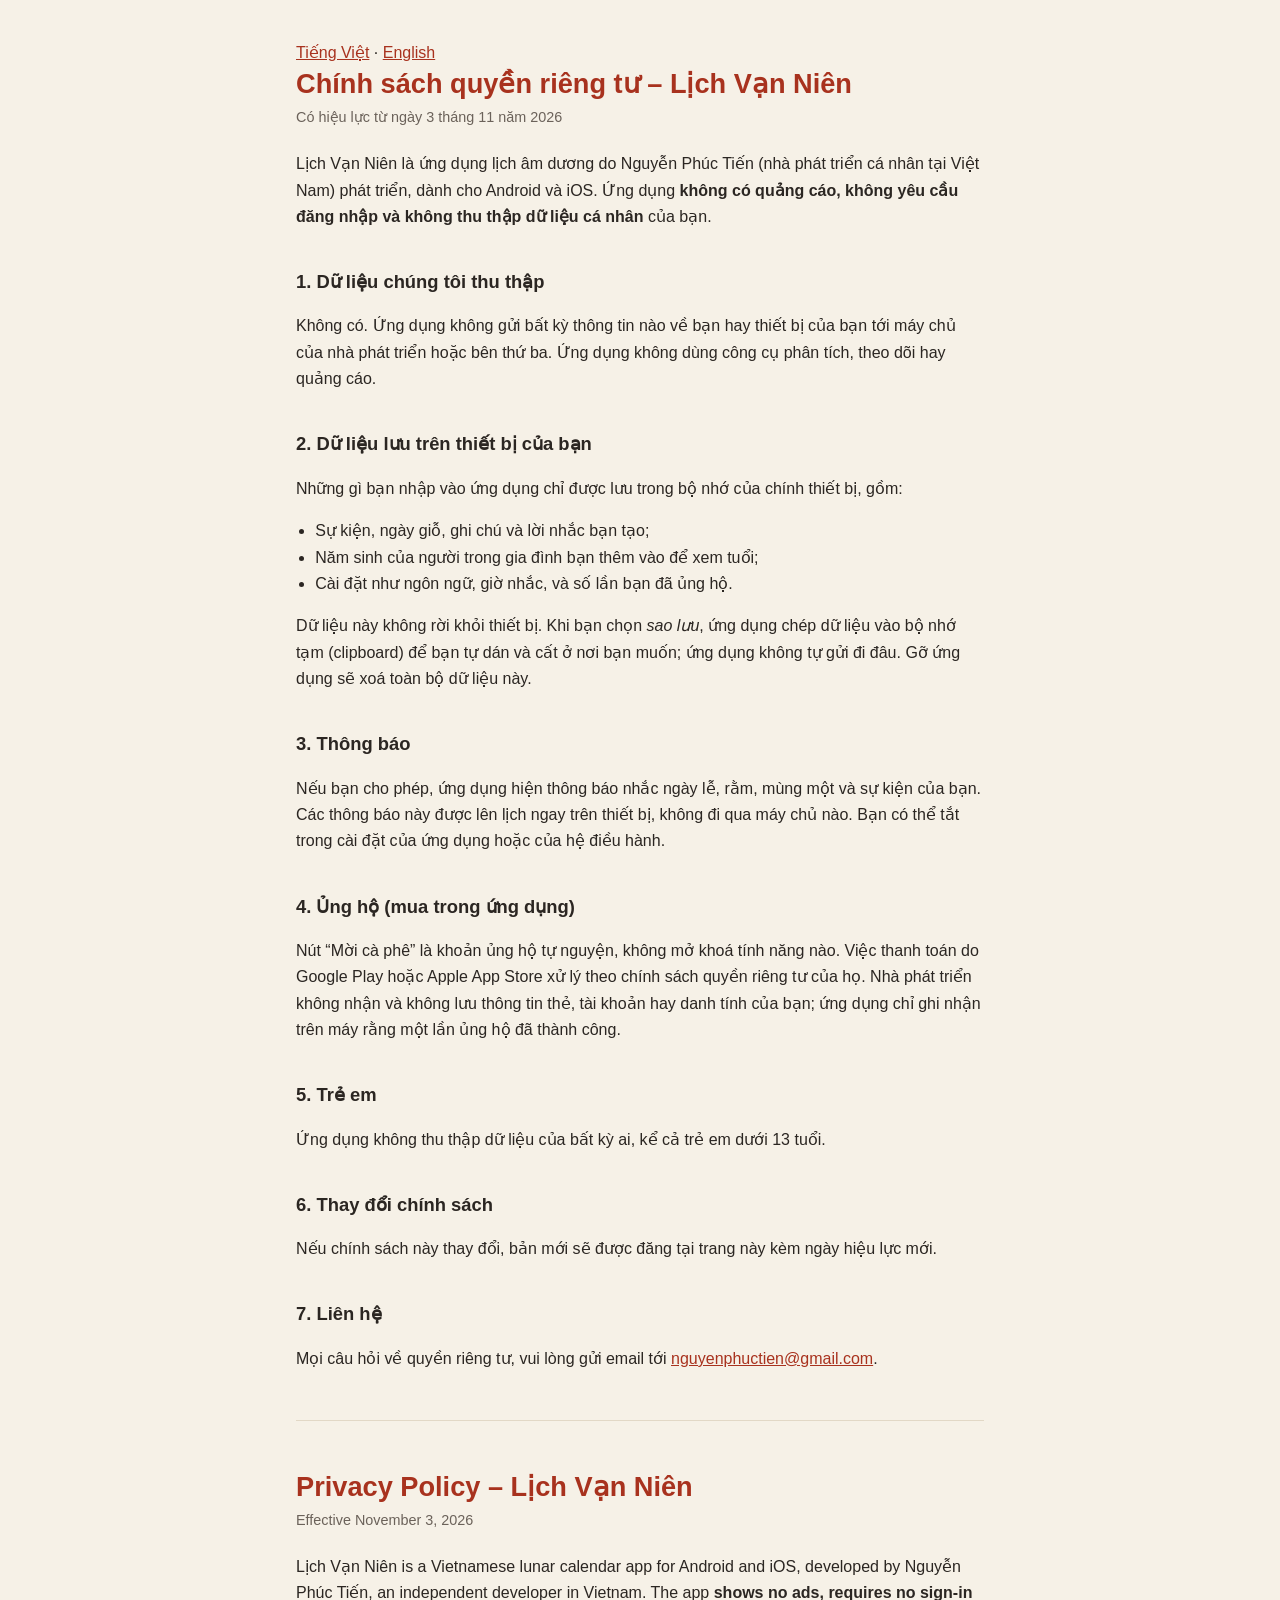
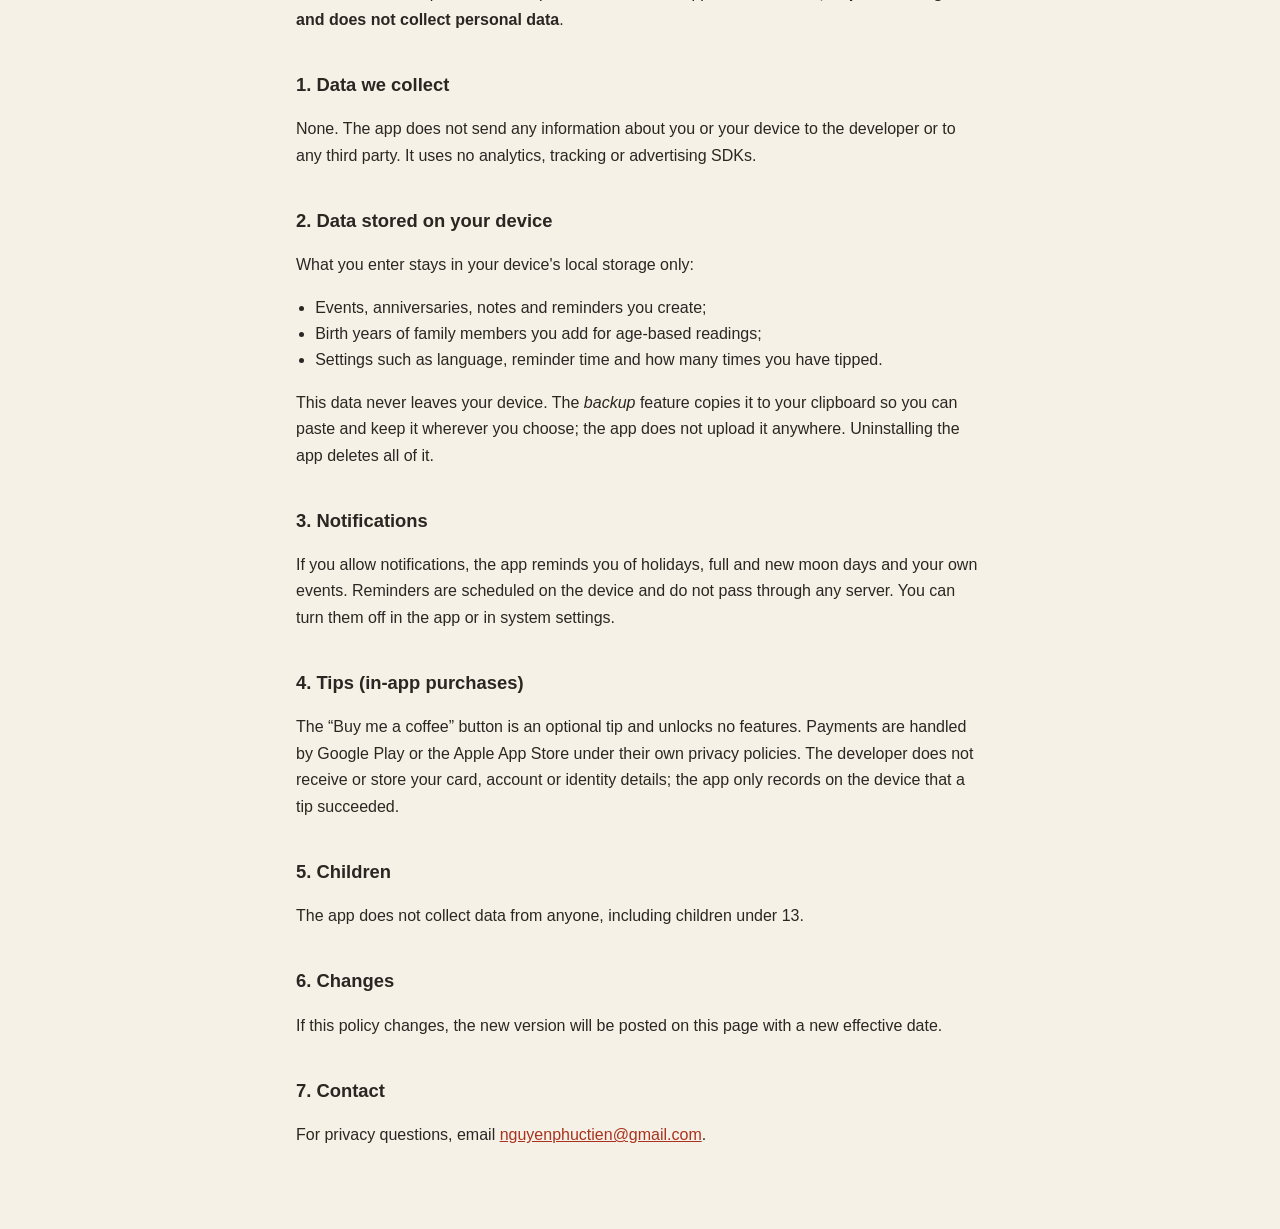
==== index.html @ 5e20e029 "Thêm trang chính sách quyền riêng tư (tiếng Việt và tiếng Anh) Co-Authored-By: Claude Opus 5.5 <nore" ====
<!doctype html>
<html lang="vi">
<head>
<meta charset="utf-8">
<meta name="viewport" content="width=device-width, initial-scale=1">
<title>Chính sách quyền riêng tư – Lịch Vạn Niên</title>
<meta name="description" content="Chính sách quyền riêng tư của ứng dụng Lịch Vạn Niên (Privacy Policy).">
<style>
  :root { --bg:#f6f1e7; --fg:#2b2622; --muted:#6b625a; --accent:#a8321e; --line:#e2d8c6; }
  @media (prefers-color-scheme: dark) { :root { --bg:#1d1a17; --fg:#ece6dc; --muted:#a79e93; --accent:#e0715c; --line:#3a342e; } }
  * { box-sizing: border-box; }
  body { margin:0; background:var(--bg); color:var(--fg); font:16px/1.65 -apple-system, "Segoe UI", Roboto, "Helvetica Neue", Arial, sans-serif; }
  main { max-width: 720px; margin: 0 auto; padding: 40px 16px 64px; }
  h1 { font-size: 1.7rem; line-height:1.3; margin: 0 0 4px; color: var(--accent); }
  h2 { font-size: 1.15rem; margin: 2em 0 .4em; }
  .meta { color: var(--muted); font-size: .9rem; margin: 0 0 1.5em; }
  nav a, a { color: var(--accent); }
  hr { border:0; border-top:1px solid var(--line); margin: 3em 0; }
  ul { padding-left: 1.2em; }
</style>
</head>
<body>
<main>
<nav><a href="#vi">Tiếng Việt</a> · <a href="#en">English</a></nav>

<section id="vi" lang="vi">
<h1>Chính sách quyền riêng tư – Lịch Vạn Niên</h1>
<p class="meta">Có hiệu lực từ ngày 3 tháng 11 năm 2026</p>

<p>Lịch Vạn Niên là ứng dụng lịch âm dương do Nguyễn Phúc Tiến (nhà phát triển cá nhân tại Việt Nam) phát triển, dành cho Android và iOS. Ứng dụng <strong>không có quảng cáo, không yêu cầu đăng nhập và không thu thập dữ liệu cá nhân</strong> của bạn.</p>

<h2>1. Dữ liệu chúng tôi thu thập</h2>
<p>Không có. Ứng dụng không gửi bất kỳ thông tin nào về bạn hay thiết bị của bạn tới máy chủ của nhà phát triển hoặc bên thứ ba. Ứng dụng không dùng công cụ phân tích, theo dõi hay quảng cáo.</p>

<h2>2. Dữ liệu lưu trên thiết bị của bạn</h2>
<p>Những gì bạn nhập vào ứng dụng chỉ được lưu trong bộ nhớ của chính thiết bị, gồm:</p>
<ul>
  <li>Sự kiện, ngày giỗ, ghi chú và lời nhắc bạn tạo;</li>
  <li>Năm sinh của người trong gia đình bạn thêm vào để xem tuổi;</li>
  <li>Cài đặt như ngôn ngữ, giờ nhắc, và số lần bạn đã ủng hộ.</li>
</ul>
<p>Dữ liệu này không rời khỏi thiết bị. Khi bạn chọn <em>sao lưu</em>, ứng dụng chép dữ liệu vào bộ nhớ tạm (clipboard) để bạn tự dán và cất ở nơi bạn muốn; ứng dụng không tự gửi đi đâu. Gỡ ứng dụng sẽ xoá toàn bộ dữ liệu này.</p>

<h2>3. Thông báo</h2>
<p>Nếu bạn cho phép, ứng dụng hiện thông báo nhắc ngày lễ, rằm, mùng một và sự kiện của bạn. Các thông báo này được lên lịch ngay trên thiết bị, không đi qua máy chủ nào. Bạn có thể tắt trong cài đặt của ứng dụng hoặc của hệ điều hành.</p>

<h2>4. Ủng hộ (mua trong ứng dụng)</h2>
<p>Nút “Mời cà phê” là khoản ủng hộ tự nguyện, không mở khoá tính năng nào. Việc thanh toán do Google Play hoặc Apple App Store xử lý theo chính sách quyền riêng tư của họ. Nhà phát triển không nhận và không lưu thông tin thẻ, tài khoản hay danh tính của bạn; ứng dụng chỉ ghi nhận trên máy rằng một lần ủng hộ đã thành công.</p>

<h2>5. Trẻ em</h2>
<p>Ứng dụng không thu thập dữ liệu của bất kỳ ai, kể cả trẻ em dưới 13 tuổi.</p>

<h2>6. Thay đổi chính sách</h2>
<p>Nếu chính sách này thay đổi, bản mới sẽ được đăng tại trang này kèm ngày hiệu lực mới.</p>

<h2>7. Liên hệ</h2>
<p>Mọi câu hỏi về quyền riêng tư, vui lòng gửi email tới <a href="mailto:nguyenphuctien@gmail.com">nguyenphuctien@gmail.com</a>.</p>
</section>

<hr>

<section id="en" lang="en">
<h1>Privacy Policy – Lịch Vạn Niên</h1>
<p class="meta">Effective November 3, 2026</p>

<p>Lịch Vạn Niên is a Vietnamese lunar calendar app for Android and iOS, developed by Nguyễn Phúc Tiến, an independent developer in Vietnam. The app <strong>shows no ads, requires no sign-in and does not collect personal data</strong>.</p>

<h2>1. Data we collect</h2>
<p>None. The app does not send any information about you or your device to the developer or to any third party. It uses no analytics, tracking or advertising SDKs.</p>

<h2>2. Data stored on your device</h2>
<p>What you enter stays in your device's local storage only:</p>
<ul>
  <li>Events, anniversaries, notes and reminders you create;</li>
  <li>Birth years of family members you add for age-based readings;</li>
  <li>Settings such as language, reminder time and how many times you have tipped.</li>
</ul>
<p>This data never leaves your device. The <em>backup</em> feature copies it to your clipboard so you can paste and keep it wherever you choose; the app does not upload it anywhere. Uninstalling the app deletes all of it.</p>

<h2>3. Notifications</h2>
<p>If you allow notifications, the app reminds you of holidays, full and new moon days and your own events. Reminders are scheduled on the device and do not pass through any server. You can turn them off in the app or in system settings.</p>

<h2>4. Tips (in-app purchases)</h2>
<p>The “Buy me a coffee” button is an optional tip and unlocks no features. Payments are handled by Google Play or the Apple App Store under their own privacy policies. The developer does not receive or store your card, account or identity details; the app only records on the device that a tip succeeded.</p>

<h2>5. Children</h2>
<p>The app does not collect data from anyone, including children under 13.</p>

<h2>6. Changes</h2>
<p>If this policy changes, the new version will be posted on this page with a new effective date.</p>

<h2>7. Contact</h2>
<p>For privacy questions, email <a href="mailto:nguyenphuctien@gmail.com">nguyenphuctien@gmail.com</a>.</p>
</section>
</main>
</body>
</html>
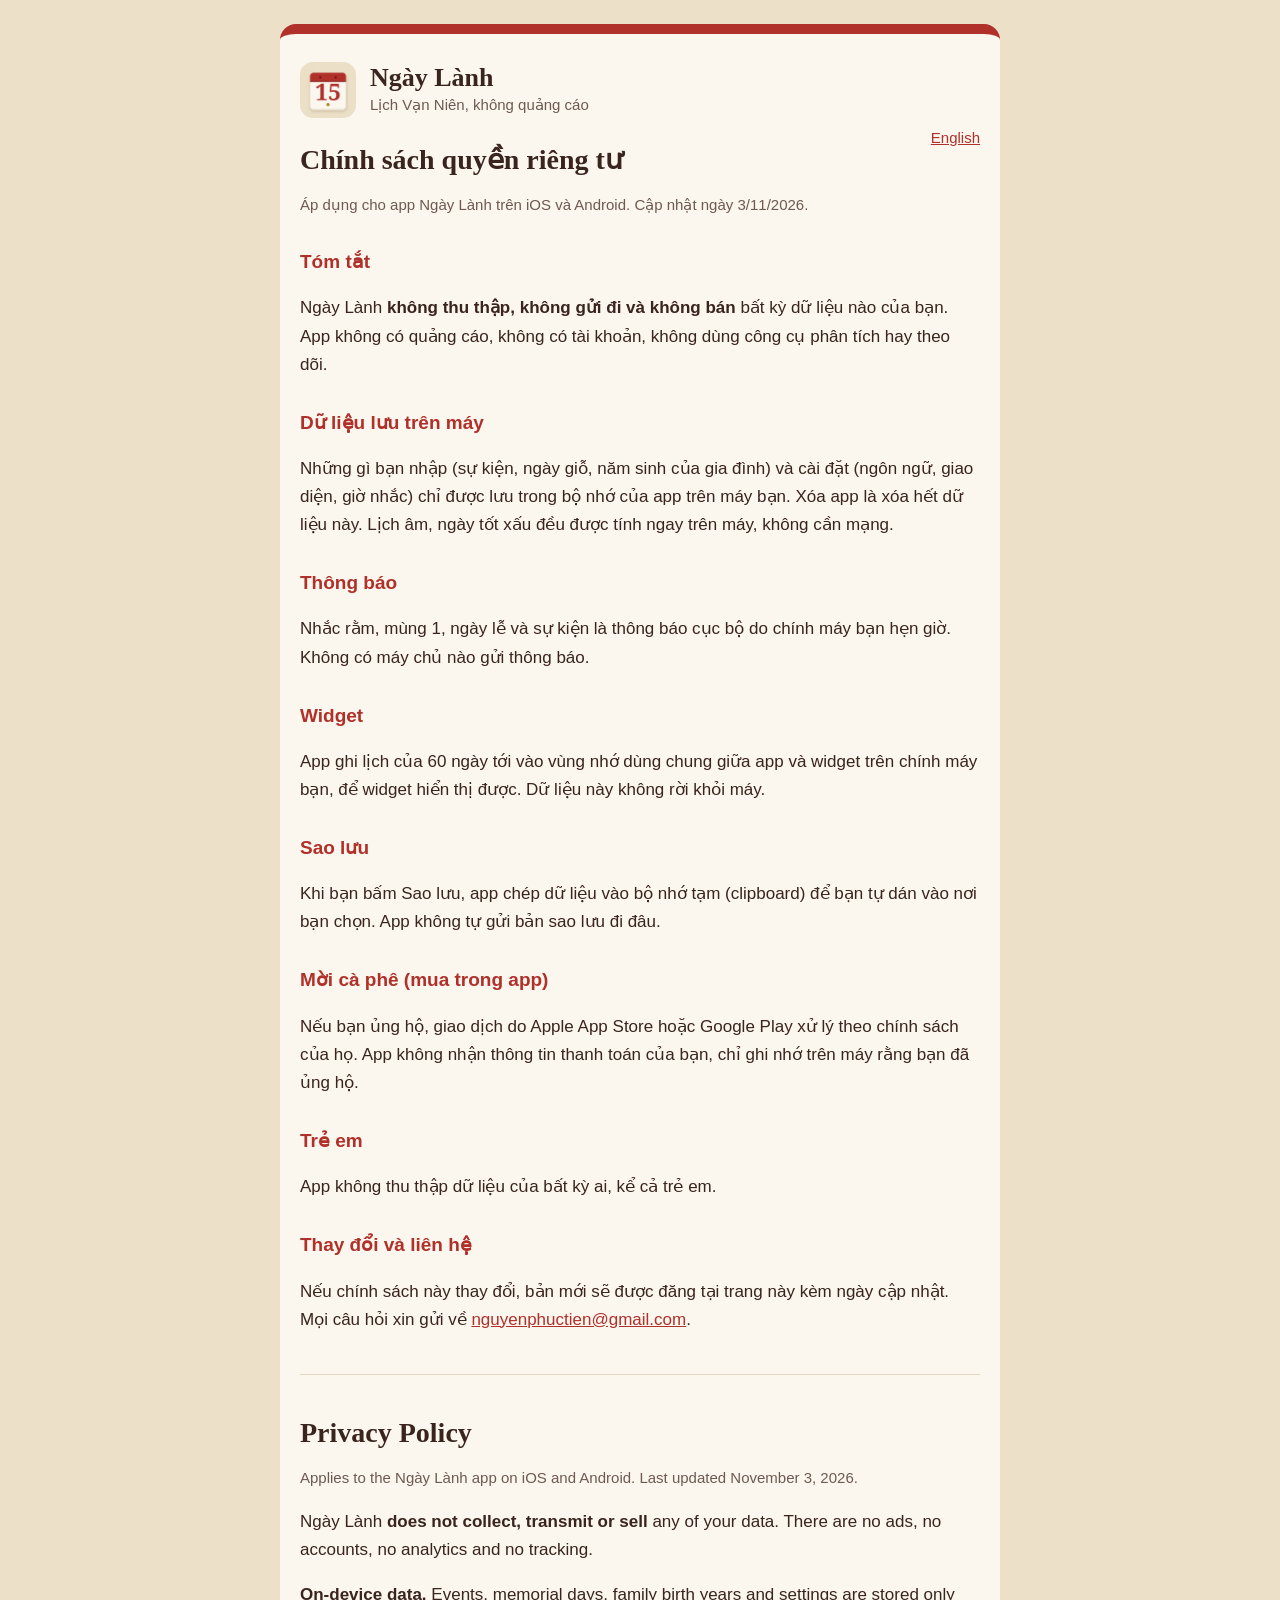
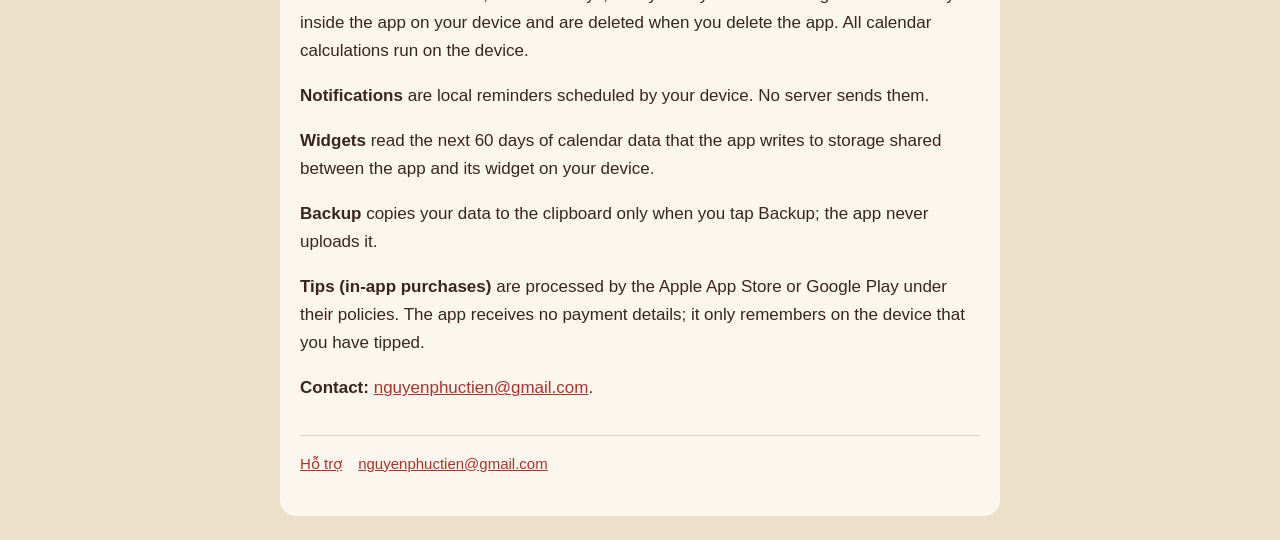
==== commit 370c8f97: "Đổi sang Ngày Lành: chính sách quyền riêng tư mới, thêm trang hỗ trợ Co-Authored-By: Claude Opus 5.5" ====
--- a/index.html
+++ b/index.html
@@ -1,97 +1,69 @@
 <!doctype html>
 <html lang="vi">
 <head>
-<meta charset="utf-8">
-<meta name="viewport" content="width=device-width, initial-scale=1">
-<title>Chính sách quyền riêng tư – Lịch Vạn Niên</title>
-<meta name="description" content="Chính sách quyền riêng tư của ứng dụng Lịch Vạn Niên (Privacy Policy).">
-<style>
-  :root { --bg:#f6f1e7; --fg:#2b2622; --muted:#6b625a; --accent:#a8321e; --line:#e2d8c6; }
-  @media (prefers-color-scheme: dark) { :root { --bg:#1d1a17; --fg:#ece6dc; --muted:#a79e93; --accent:#e0715c; --line:#3a342e; } }
-  * { box-sizing: border-box; }
-  body { margin:0; background:var(--bg); color:var(--fg); font:16px/1.65 -apple-system, "Segoe UI", Roboto, "Helvetica Neue", Arial, sans-serif; }
-  main { max-width: 720px; margin: 0 auto; padding: 40px 16px 64px; }
-  h1 { font-size: 1.7rem; line-height:1.3; margin: 0 0 4px; color: var(--accent); }
-  h2 { font-size: 1.15rem; margin: 2em 0 .4em; }
-  .meta { color: var(--muted); font-size: .9rem; margin: 0 0 1.5em; }
-  nav a, a { color: var(--accent); }
-  hr { border:0; border-top:1px solid var(--line); margin: 3em 0; }
-  ul { padding-left: 1.2em; }
-</style>
+  <meta charset="utf-8">
+  <meta name="viewport" content="width=device-width, initial-scale=1">
+  <title>Chính sách quyền riêng tư · Ngày Lành</title>
+  <link rel="icon" href="icon.png">
+  <link rel="stylesheet" href="style.css">
 </head>
 <body>
 <main>
-<nav><a href="#vi">Tiếng Việt</a> · <a href="#en">English</a></nav>
+  <header>
+    <img src="icon.png" alt="">
+    <div><div class="name">Ngày Lành</div><div class="tag">Lịch Vạn Niên, không quảng cáo</div></div>
+  </header>
+  <a class="lang" href="#en">English</a>
 
-<section id="vi" lang="vi">
-<h1>Chính sách quyền riêng tư – Lịch Vạn Niên</h1>
-<p class="meta">Có hiệu lực từ ngày 3 tháng 11 năm 2026</p>
+  <h1>Chính sách quyền riêng tư</h1>
+  <p class="muted">Áp dụng cho app Ngày Lành trên iOS và Android. Cập nhật ngày 3/11/2026.</p>
 
-<p>Lịch Vạn Niên là ứng dụng lịch âm dương do Nguyễn Phúc Tiến (nhà phát triển cá nhân tại Việt Nam) phát triển, dành cho Android và iOS. Ứng dụng <strong>không có quảng cáo, không yêu cầu đăng nhập và không thu thập dữ liệu cá nhân</strong> của bạn.</p>
+  <h2>Tóm tắt</h2>
+  <p>Ngày Lành <strong>không thu thập, không gửi đi và không bán</strong> bất kỳ dữ liệu nào của bạn.
+    App không có quảng cáo, không có tài khoản, không dùng công cụ phân tích hay theo dõi.</p>
 
-<h2>1. Dữ liệu chúng tôi thu thập</h2>
-<p>Không có. Ứng dụng không gửi bất kỳ thông tin nào về bạn hay thiết bị của bạn tới máy chủ của nhà phát triển hoặc bên thứ ba. Ứng dụng không dùng công cụ phân tích, theo dõi hay quảng cáo.</p>
+  <h2>Dữ liệu lưu trên máy</h2>
+  <p>Những gì bạn nhập (sự kiện, ngày giỗ, năm sinh của gia đình) và cài đặt (ngôn ngữ, giao diện, giờ nhắc)
+    chỉ được lưu trong bộ nhớ của app trên máy bạn. Xóa app là xóa hết dữ liệu này.
+    Lịch âm, ngày tốt xấu đều được tính ngay trên máy, không cần mạng.</p>
 
-<h2>2. Dữ liệu lưu trên thiết bị của bạn</h2>
-<p>Những gì bạn nhập vào ứng dụng chỉ được lưu trong bộ nhớ của chính thiết bị, gồm:</p>
-<ul>
-  <li>Sự kiện, ngày giỗ, ghi chú và lời nhắc bạn tạo;</li>
-  <li>Năm sinh của người trong gia đình bạn thêm vào để xem tuổi;</li>
-  <li>Cài đặt như ngôn ngữ, giờ nhắc, và số lần bạn đã ủng hộ.</li>
-</ul>
-<p>Dữ liệu này không rời khỏi thiết bị. Khi bạn chọn <em>sao lưu</em>, ứng dụng chép dữ liệu vào bộ nhớ tạm (clipboard) để bạn tự dán và cất ở nơi bạn muốn; ứng dụng không tự gửi đi đâu. Gỡ ứng dụng sẽ xoá toàn bộ dữ liệu này.</p>
+  <h2>Thông báo</h2>
+  <p>Nhắc rằm, mùng 1, ngày lễ và sự kiện là thông báo cục bộ do chính máy bạn hẹn giờ. Không có máy chủ nào gửi thông báo.</p>
 
-<h2>3. Thông báo</h2>
-<p>Nếu bạn cho phép, ứng dụng hiện thông báo nhắc ngày lễ, rằm, mùng một và sự kiện của bạn. Các thông báo này được lên lịch ngay trên thiết bị, không đi qua máy chủ nào. Bạn có thể tắt trong cài đặt của ứng dụng hoặc của hệ điều hành.</p>
+  <h2>Widget</h2>
+  <p>App ghi lịch của 60 ngày tới vào vùng nhớ dùng chung giữa app và widget trên chính máy bạn, để widget hiển thị được. Dữ liệu này không rời khỏi máy.</p>
 
-<h2>4. Ủng hộ (mua trong ứng dụng)</h2>
-<p>Nút “Mời cà phê” là khoản ủng hộ tự nguyện, không mở khoá tính năng nào. Việc thanh toán do Google Play hoặc Apple App Store xử lý theo chính sách quyền riêng tư của họ. Nhà phát triển không nhận và không lưu thông tin thẻ, tài khoản hay danh tính của bạn; ứng dụng chỉ ghi nhận trên máy rằng một lần ủng hộ đã thành công.</p>
+  <h2>Sao lưu</h2>
+  <p>Khi bạn bấm Sao lưu, app chép dữ liệu vào bộ nhớ tạm (clipboard) để bạn tự dán vào nơi bạn chọn. App không tự gửi bản sao lưu đi đâu.</p>
 
-<h2>5. Trẻ em</h2>
-<p>Ứng dụng không thu thập dữ liệu của bất kỳ ai, kể cả trẻ em dưới 13 tuổi.</p>
+  <h2>Mời cà phê (mua trong app)</h2>
+  <p>Nếu bạn ủng hộ, giao dịch do Apple App Store hoặc Google Play xử lý theo chính sách của họ.
+    App không nhận thông tin thanh toán của bạn, chỉ ghi nhớ trên máy rằng bạn đã ủng hộ.</p>
 
-<h2>6. Thay đổi chính sách</h2>
-<p>Nếu chính sách này thay đổi, bản mới sẽ được đăng tại trang này kèm ngày hiệu lực mới.</p>
+  <h2>Trẻ em</h2>
+  <p>App không thu thập dữ liệu của bất kỳ ai, kể cả trẻ em.</p>
 
-<h2>7. Liên hệ</h2>
-<p>Mọi câu hỏi về quyền riêng tư, vui lòng gửi email tới <a href="mailto:nguyenphuctien@gmail.com">nguyenphuctien@gmail.com</a>.</p>
-</section>
+  <h2>Thay đổi và liên hệ</h2>
+  <p>Nếu chính sách này thay đổi, bản mới sẽ được đăng tại trang này kèm ngày cập nhật.
+    Mọi câu hỏi xin gửi về <a href="mailto:nguyenphuctien@gmail.com">nguyenphuctien@gmail.com</a>.</p>
 
-<hr>
+  <hr id="en" style="margin:40px 0;border:0;border-top:1px solid var(--line)">
 
-<section id="en" lang="en">
-<h1>Privacy Policy – Lịch Vạn Niên</h1>
-<p class="meta">Effective November 3, 2026</p>
+  <h1>Privacy Policy</h1>
+  <p class="muted">Applies to the Ngày Lành app on iOS and Android. Last updated November 3, 2026.</p>
+  <p>Ngày Lành <strong>does not collect, transmit or sell</strong> any of your data. There are no ads, no accounts,
+    no analytics and no tracking.</p>
+  <p><strong>On-device data.</strong> Events, memorial days, family birth years and settings are stored only inside the
+    app on your device and are deleted when you delete the app. All calendar calculations run on the device.</p>
+  <p><strong>Notifications</strong> are local reminders scheduled by your device. No server sends them.</p>
+  <p><strong>Widgets</strong> read the next 60 days of calendar data that the app writes to storage shared between the
+    app and its widget on your device.</p>
+  <p><strong>Backup</strong> copies your data to the clipboard only when you tap Backup; the app never uploads it.</p>
+  <p><strong>Tips (in-app purchases)</strong> are processed by the Apple App Store or Google Play under their policies.
+    The app receives no payment details; it only remembers on the device that you have tipped.</p>
+  <p><strong>Contact:</strong> <a href="mailto:nguyenphuctien@gmail.com">nguyenphuctien@gmail.com</a>.</p>
 
-<p>Lịch Vạn Niên is a Vietnamese lunar calendar app for Android and iOS, developed by Nguyễn Phúc Tiến, an independent developer in Vietnam. The app <strong>shows no ads, requires no sign-in and does not collect personal data</strong>.</p>
-
-<h2>1. Data we collect</h2>
-<p>None. The app does not send any information about you or your device to the developer or to any third party. It uses no analytics, tracking or advertising SDKs.</p>
-
-<h2>2. Data stored on your device</h2>
-<p>What you enter stays in your device's local storage only:</p>
-<ul>
-  <li>Events, anniversaries, notes and reminders you create;</li>
-  <li>Birth years of family members you add for age-based readings;</li>
-  <li>Settings such as language, reminder time and how many times you have tipped.</li>
-</ul>
-<p>This data never leaves your device. The <em>backup</em> feature copies it to your clipboard so you can paste and keep it wherever you choose; the app does not upload it anywhere. Uninstalling the app deletes all of it.</p>
-
-<h2>3. Notifications</h2>
-<p>If you allow notifications, the app reminds you of holidays, full and new moon days and your own events. Reminders are scheduled on the device and do not pass through any server. You can turn them off in the app or in system settings.</p>
-
-<h2>4. Tips (in-app purchases)</h2>
-<p>The “Buy me a coffee” button is an optional tip and unlocks no features. Payments are handled by Google Play or the Apple App Store under their own privacy policies. The developer does not receive or store your card, account or identity details; the app only records on the device that a tip succeeded.</p>
-
-<h2>5. Children</h2>
-<p>The app does not collect data from anyone, including children under 13.</p>
-
-<h2>6. Changes</h2>
-<p>If this policy changes, the new version will be posted on this page with a new effective date.</p>
-
-<h2>7. Contact</h2>
-<p>For privacy questions, email <a href="mailto:nguyenphuctien@gmail.com">nguyenphuctien@gmail.com</a>.</p>
-</section>
+  <nav><a href="ho-tro/">Hỗ trợ</a><a href="mailto:nguyenphuctien@gmail.com">nguyenphuctien@gmail.com</a></nav>
 </main>
 </body>
 </html>
--- a/style.css
+++ b/style.css
@@ -0,0 +1,47 @@
+:root {
+  --paper: #fbf7ef;
+  --bg: #ece0c8;
+  --ink: #3a241e;
+  --muted: #6e5a50;
+  --son: #b0302a;
+  --line: #e2d6c0;
+}
+@media (prefers-color-scheme: dark) {
+  :root {
+    --paper: #241c18;
+    --bg: #1a1411;
+    --ink: #f1e8da;
+    --muted: #c2b3a3;
+    --son: #e0675e;
+    --line: #3a2f29;
+  }
+}
+* { box-sizing: border-box; }
+body {
+  margin: 0;
+  background: var(--bg);
+  color: var(--ink);
+  font: 17px/1.65 "Be Vietnam Pro", -apple-system, "Segoe UI", Roboto, sans-serif;
+}
+main {
+  max-width: 720px;
+  margin: 24px auto;
+  padding: 28px 20px 40px;
+  background: var(--paper);
+  border-radius: 16px;
+  border-top: 10px solid var(--son);
+}
+header { display: flex; align-items: center; gap: 14px; margin-bottom: 8px; }
+header img { width: 56px; height: 56px; border-radius: 13px; }
+header .name { font: 700 26px/1.2 "Noto Serif", Georgia, serif; }
+header .tag { color: var(--muted); font-size: 15px; }
+h1 { font: 700 28px/1.3 "Noto Serif", Georgia, serif; margin: 24px 0 4px; }
+h2 { font-size: 19px; margin: 28px 0 6px; color: var(--son); }
+a { color: var(--son); }
+.muted { color: var(--muted); font-size: 15px; }
+nav { margin-top: 32px; padding-top: 16px; border-top: 1px solid var(--line); font-size: 15px; }
+nav a { margin-right: 16px; }
+.lang { float: right; font-size: 15px; }
+details { border-bottom: 1px solid var(--line); padding: 10px 0; }
+summary { cursor: pointer; font-weight: 600; }
+@media (max-width: 760px) { main { margin: 0; border-radius: 0; } }
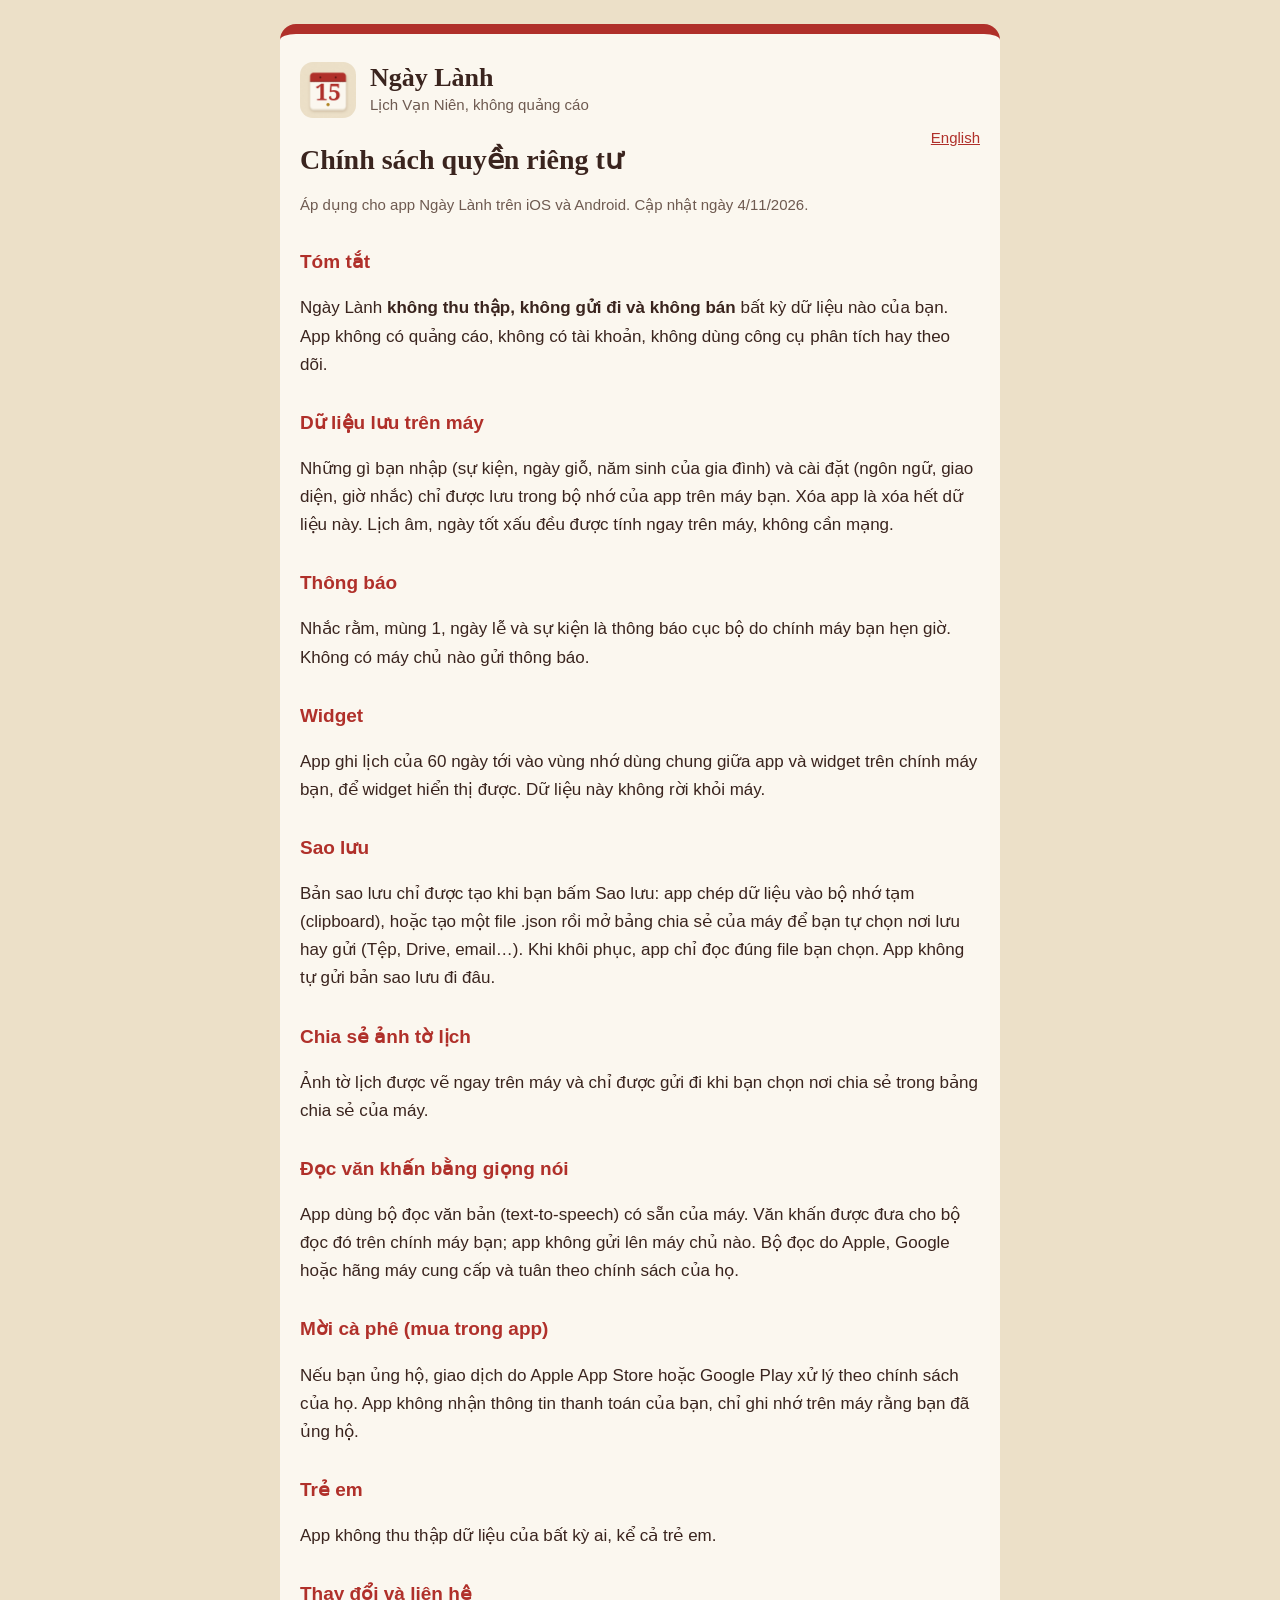
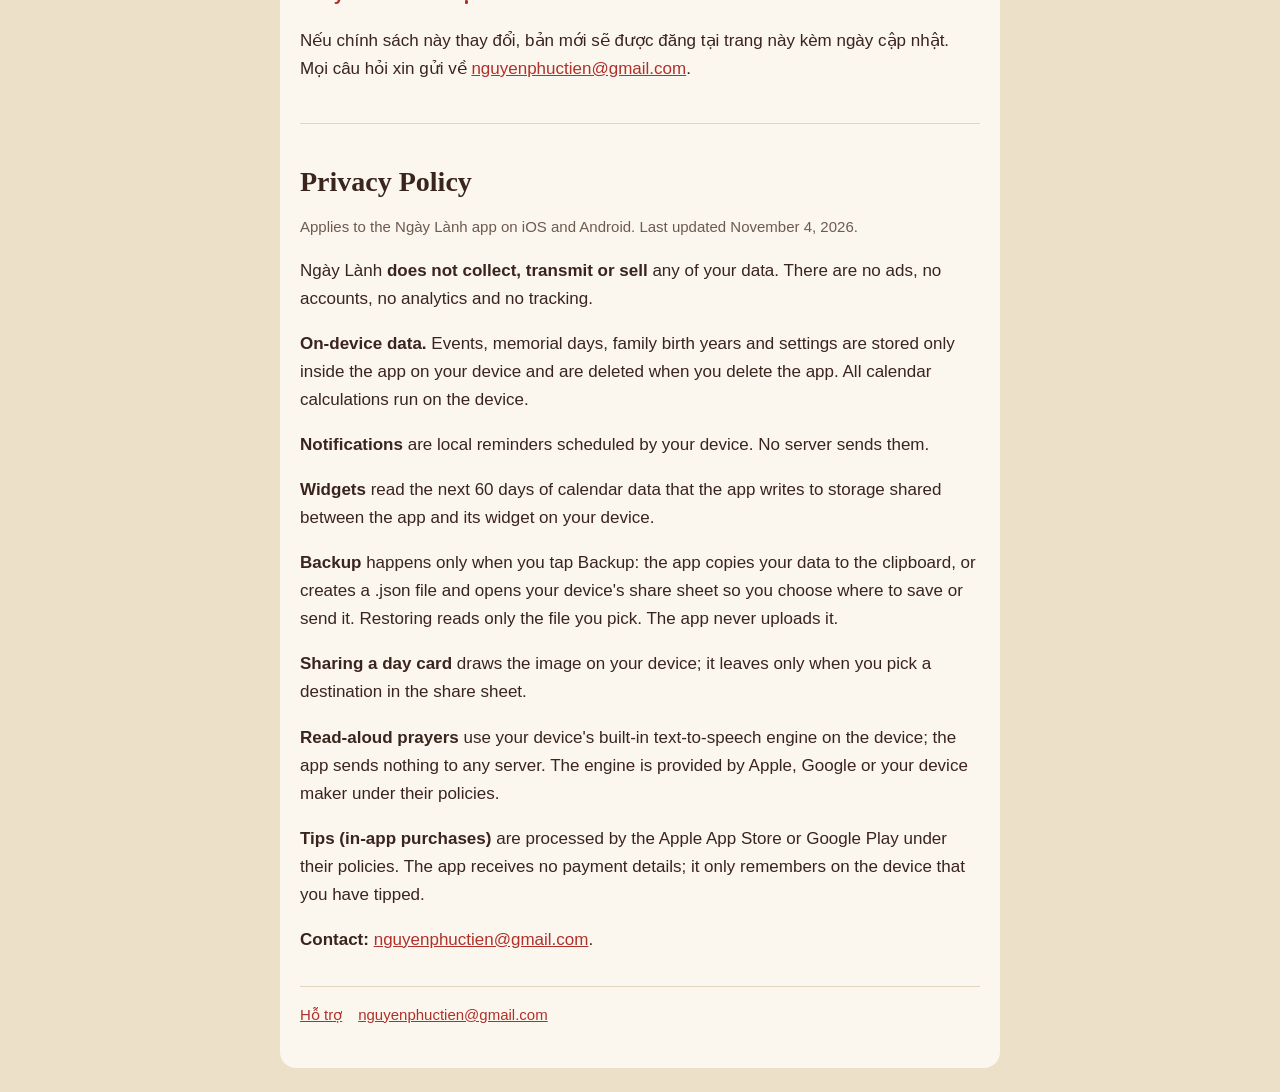
==== commit cc295a34: "Cập nhật chính sách quyền riêng tư (4/11/2026): sao lưu ra file, chia sẻ ảnh, đọc văn khấn Chép từ d" ====
--- a/index.html
+++ b/index.html
@@ -16,7 +16,7 @@
   <a class="lang" href="#en">English</a>
 
   <h1>Chính sách quyền riêng tư</h1>
-  <p class="muted">Áp dụng cho app Ngày Lành trên iOS và Android. Cập nhật ngày 3/11/2026.</p>
+  <p class="muted">Áp dụng cho app Ngày Lành trên iOS và Android. Cập nhật ngày 4/11/2026.</p>
 
   <h2>Tóm tắt</h2>
   <p>Ngày Lành <strong>không thu thập, không gửi đi và không bán</strong> bất kỳ dữ liệu nào của bạn.
@@ -34,7 +34,13 @@
   <p>App ghi lịch của 60 ngày tới vào vùng nhớ dùng chung giữa app và widget trên chính máy bạn, để widget hiển thị được. Dữ liệu này không rời khỏi máy.</p>
 
   <h2>Sao lưu</h2>
-  <p>Khi bạn bấm Sao lưu, app chép dữ liệu vào bộ nhớ tạm (clipboard) để bạn tự dán vào nơi bạn chọn. App không tự gửi bản sao lưu đi đâu.</p>
+  <p>Bản sao lưu chỉ được tạo khi bạn bấm Sao lưu: app chép dữ liệu vào bộ nhớ tạm (clipboard), hoặc tạo một file .json rồi mở bảng chia sẻ của máy để bạn tự chọn nơi lưu hay gửi (Tệp, Drive, email…). Khi khôi phục, app chỉ đọc đúng file bạn chọn. App không tự gửi bản sao lưu đi đâu.</p>
+
+  <h2>Chia sẻ ảnh tờ lịch</h2>
+  <p>Ảnh tờ lịch được vẽ ngay trên máy và chỉ được gửi đi khi bạn chọn nơi chia sẻ trong bảng chia sẻ của máy.</p>
+
+  <h2>Đọc văn khấn bằng giọng nói</h2>
+  <p>App dùng bộ đọc văn bản (text-to-speech) có sẵn của máy. Văn khấn được đưa cho bộ đọc đó trên chính máy bạn; app không gửi lên máy chủ nào. Bộ đọc do Apple, Google hoặc hãng máy cung cấp và tuân theo chính sách của họ.</p>
 
   <h2>Mời cà phê (mua trong app)</h2>
   <p>Nếu bạn ủng hộ, giao dịch do Apple App Store hoặc Google Play xử lý theo chính sách của họ.
@@ -50,7 +56,7 @@
   <hr id="en" style="margin:40px 0;border:0;border-top:1px solid var(--line)">
 
   <h1>Privacy Policy</h1>
-  <p class="muted">Applies to the Ngày Lành app on iOS and Android. Last updated November 3, 2026.</p>
+  <p class="muted">Applies to the Ngày Lành app on iOS and Android. Last updated November 4, 2026.</p>
   <p>Ngày Lành <strong>does not collect, transmit or sell</strong> any of your data. There are no ads, no accounts,
     no analytics and no tracking.</p>
   <p><strong>On-device data.</strong> Events, memorial days, family birth years and settings are stored only inside the
@@ -58,7 +64,9 @@
   <p><strong>Notifications</strong> are local reminders scheduled by your device. No server sends them.</p>
   <p><strong>Widgets</strong> read the next 60 days of calendar data that the app writes to storage shared between the
     app and its widget on your device.</p>
-  <p><strong>Backup</strong> copies your data to the clipboard only when you tap Backup; the app never uploads it.</p>
+  <p><strong>Backup</strong> happens only when you tap Backup: the app copies your data to the clipboard, or creates a .json file and opens your device's share sheet so you choose where to save or send it. Restoring reads only the file you pick. The app never uploads it.</p>
+  <p><strong>Sharing a day card</strong> draws the image on your device; it leaves only when you pick a destination in the share sheet.</p>
+  <p><strong>Read-aloud prayers</strong> use your device's built-in text-to-speech engine on the device; the app sends nothing to any server. The engine is provided by Apple, Google or your device maker under their policies.</p>
   <p><strong>Tips (in-app purchases)</strong> are processed by the Apple App Store or Google Play under their policies.
     The app receives no payment details; it only remembers on the device that you have tipped.</p>
   <p><strong>Contact:</strong> <a href="mailto:nguyenphuctien@gmail.com">nguyenphuctien@gmail.com</a>.</p>
